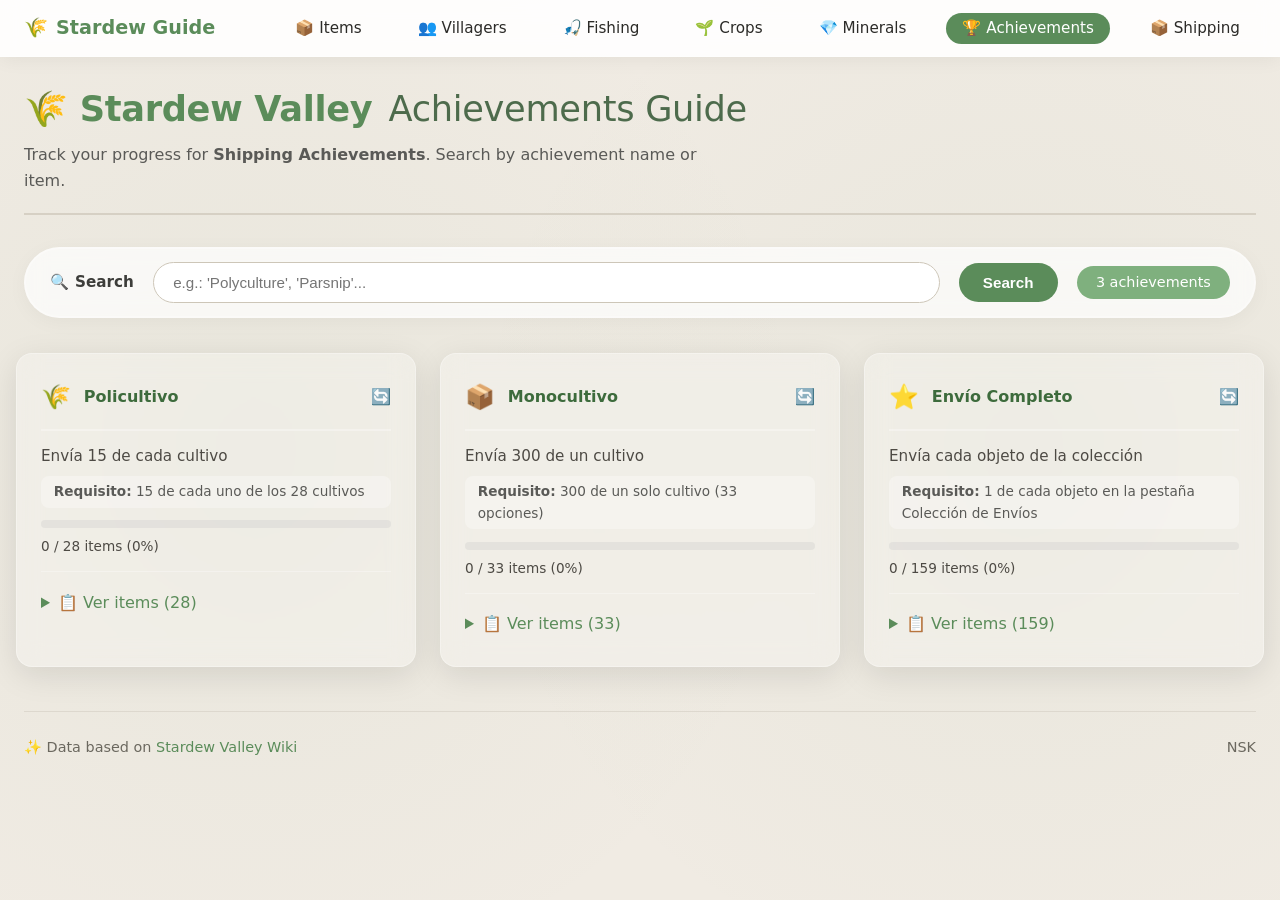
==== achievements.html @ fde12752 "nsk" ====
<!DOCTYPE html>
<html lang="en">
<head>
    <meta charset="UTF-8">
    <meta name="viewport" content="width=device-width, initial-scale=1.0, maximum-scale=1.5">
    <title>Stardew Valley - Achievements Guide</title>
    <link rel="stylesheet" href="css/styles.css">
</head>
<body>
    <!-- Navigation -->
    <nav class="main-nav">
        <div class="nav-container">
            <div class="nav-logo">
                <span>🌾</span> Stardew Guide
            </div>
            <ul class="nav-links">
                <li><a href="index.html">📦 Items</a></li>
                <li><a href="characters.html">👥 Villagers</a></li>
                <li><a href="fishing.html">🎣 Fishing</a></li>
                <li><a href="crops.html">🌱 Crops</a></li>
                <li><a href="minerals.html">💎 Minerals</a></li>
                <li><a href="achievements.html" class="active">🏆 Achievements</a></li>
                <li><a href="shipping.html">📦 Shipping</a></li>
            </ul>
        </div>
    </nav>

    <div class="container" role="main">
        <header>
            <h1>
                <span>🌾 Stardew Valley</span>
                <span style="font-weight:300; color:#4d6b4c;">Achievements Guide</span>
            </h1>
            <p class="subtitle">
                Track your progress for <strong>Shipping Achievements</strong>.
                Search by achievement name or item.
            </p>
        </header>

        <!-- Filtro -->
        <section class="search-section" role="search">
            <div class="search-wrapper">
                <label for="filter-input">
                    <span aria-hidden="true">🔍</span> Search
                </label>
                <input type="text" id="filter-input" 
                       placeholder="e.g.: 'Polyculture', 'Parsnip'..." 
                       aria-describedby="result-counter">
                <button class="search-button" type="button">Search</button>
                <span class="result-counter" id="result-counter">0 achievements</span>
            </div>
        </section>

        <!-- Cards grid -->
        <div id="achievements-cards" class="cards-grid">
            <!-- Inyectado por JavaScript -->
        </div>

        <div id="empty-message" class="no-results" style="display: none;">
            <span aria-hidden="true">🧺</span> No achievements match your search.
        </div>

        <footer>
            <span>✨ Data based on <a href="https://stardewvalleywiki.com/" target="_blank" rel="noopener noreferrer">Stardew Valley Wiki</a></span>
            <span>NSK</span>
        </footer>
    </div>

    <script src="js/data-shipping.js"></script>
    <script src="js/data-achievements.js"></script>
    <script src="js/app-achievements.js"></script>
</body>
</html>
---- css/styles.css ----
/* ============================================
   RESET & VARIABLES
   ============================================ */
* {
    margin: 0;
    padding: 0;
    box-sizing: border-box;
}

:root {
    --bg: #f0ebe3;
    --text: #2c2b28;
    --green-stardew: #5b8c5a;
    --green-light: #7fb07e;
    --green-dark: #3d6b3c;
    --border-color: #d6d0c4;
    --card-bg: rgba(255, 255, 255, 0.85);
    --shadow: 0 8px 32px rgba(0, 0, 0, 0.1);
    --radius: 16px;
    --font: 'Segoe UI', Roboto, system-ui, -apple-system, sans-serif;
    --glass-bg: rgba(255, 255, 255, 0.25);
    --glass-border: rgba(255, 255, 255, 0.3);
    --glass-shadow: 0 8px 32px rgba(0, 0, 0, 0.1);
    --love-color: #2d7d2d;
    --like-color: #4a8c4a;
    --neutral-color: #8a7a5a;
    --dislike-color: #b07a3a;
    --hate-color: #b33a3a;
}

body {
    background-color: var(--bg);
    color: var(--text);
    font-family: var(--font);
    line-height: 1.6;
    min-height: 100vh;
    display: flex;
    flex-direction: column;
    background-image: 
        radial-gradient(circle at 20% 50%, rgba(91, 140, 90, 0.05) 0%, transparent 50%),
        radial-gradient(circle at 80% 50%, rgba(91, 140, 90, 0.05) 0%, transparent 50%);
}

/* ============================================
   NAVIGATION
   ============================================ */
.main-nav {
    background: rgba(255, 255, 255, 0.9);
    backdrop-filter: blur(10px);
    -webkit-backdrop-filter: blur(10px);
    border-bottom: 1px solid rgba(255, 255, 255, 0.3);
    box-shadow: 0 2px 20px rgba(0, 0, 0, 0.06);
    position: sticky;
    top: 0;
    z-index: 100;
}

.nav-container {
    max-width: 1400px;
    margin: 0 auto;
    padding: 0.8rem 1.5rem;
    display: flex;
    justify-content: space-between;
    align-items: center;
}

.nav-logo {
    font-size: 1.2rem;
    font-weight: 600;
    color: var(--green-stardew);
    display: flex;
    align-items: center;
    gap: 0.5rem;
}

.nav-links {
    display: flex;
    list-style: none;
    gap: 1.5rem;
    align-items: center;
}

.nav-links a {
    text-decoration: none;
    color: var(--text);
    font-weight: 500;
    padding: 0.4rem 1rem;
    border-radius: 30px;
    transition: all 0.3s;
    font-size: 0.95rem;
}

.nav-links a:hover {
    background: rgba(91, 140, 90, 0.1);
    color: var(--green-stardew);
}

.nav-links a.active {
    background: var(--green-stardew);
    color: white;
}

.nav-links a.active:hover {
    background: var(--green-dark);
}

/* ============================================
   CONTAINER & HEADER
   ============================================ */
.container {
    max-width: 1400px;
    margin: 0 auto;
    width: 100%;
    padding: 1.5rem 1.5rem 2.5rem;
    flex: 1;
}

header {
    border-bottom: 2px solid var(--border-color);
    padding-bottom: 1.2rem;
    margin-bottom: 2rem;
}

h1 {
    font-size: 2.2rem;
    font-weight: 600;
    letter-spacing: -0.3px;
    color: var(--green-stardew);
    display: flex;
    align-items: center;
    flex-wrap: wrap;
    gap: 0.5rem 1rem;
}

.subtitle {
    font-size: 1rem;
    font-weight: 400;
    color: #5a5a57;
    margin-top: 0.3rem;
    max-width: 700px;
}

/* ============================================
   SEARCH
   ============================================ */
.search-section {
    margin-bottom: 2.2rem;
}

.search-wrapper {
    display: flex;
    flex-wrap: wrap;
    align-items: center;
    gap: 0.8rem 1.2rem;
    background: rgba(255, 255, 255, 0.7);
    backdrop-filter: blur(10px);
    -webkit-backdrop-filter: blur(10px);
    padding: 0.8rem 1.5rem;
    border-radius: 60px;
    border: 2px solid rgba(255, 255, 255, 0.3);
    transition: 0.3s;
    box-shadow: 0 4px 20px rgba(0, 0, 0, 0.04);
}

.search-wrapper:focus-within {
    border-color: var(--green-stardew);
    background: rgba(255, 255, 255, 0.9);
    box-shadow: 0 4px 30px rgba(91, 140, 90, 0.1);
}

.search-wrapper label {
    font-weight: 600;
    font-size: 0.95rem;
    color: #3d3d3a;
    display: flex;
    align-items: center;
    gap: 6px;
}

.search-wrapper input {
    flex: 1 1 200px;
    padding: 0.7rem 1.2rem;
    border: 1px solid #cdc6b8;
    border-radius: 40px;
    font-size: 0.95rem;
    background: white;
    transition: 0.2s;
    min-width: 160px;
}

.search-wrapper input:focus {
    outline: none;
    border-color: var(--green-stardew);
    box-shadow: 0 0 0 3px rgba(91, 140, 90, 0.15);
}

.search-button {
    padding: 0.7rem 1.5rem;
    background: var(--green-stardew);
    color: white;
    border: none;
    border-radius: 40px;
    font-weight: 600;
    font-size: 0.95rem;
    cursor: pointer;
    transition: all 0.3s;
    white-space: nowrap;
}

.search-button:hover {
    background: var(--green-dark);
    transform: translateY(-1px);
    box-shadow: 0 4px 15px rgba(91, 140, 90, 0.3);
}

.search-button:active {
    transform: translateY(0);
}

.result-counter {
    margin-left: auto;
    font-size: 0.9rem;
    background: var(--green-light);
    color: white;
    padding: 0.3rem 1.2rem;
    border-radius: 40px;
    font-weight: 500;
    white-space: nowrap;
}

/* Filtros avanzados */
.filter-select {
    padding: 0.6rem 1rem;
    border: 1px solid #cdc6b8;
    border-radius: 40px;
    font-size: 0.9rem;
    background: white;
    min-width: 130px;
    cursor: pointer;
    transition: 0.2s;
}

.filter-select:focus {
    outline: 2px solid var(--green-stardew);
    border-color: transparent;
}

/* ============================================
   TABLE (Items Page)
   ============================================ */
.table-wrapper {
    overflow-x: auto;
    -webkit-overflow-scrolling: touch;
    border-radius: 12px;
    border: 1px solid #e7e2d8;
    background: rgba(255, 255, 255, 0.8);
    backdrop-filter: blur(10px);
    -webkit-backdrop-filter: blur(10px);
}

table {
    width: 100%;
    border-collapse: collapse;
    font-size: 0.9rem;
    min-width: 460px;
}

thead {
    background: linear-gradient(180deg, #eef0ea, #e4e7de);
    border-bottom: 2px solid #cbc3b5;
}

th {
    text-align: left;
    padding: 1rem 0.8rem;
    font-weight: 600;
    color: #2e3d2e;
    letter-spacing: 0.3px;
    white-space: nowrap;
    position: sticky;
    top: 0;
    z-index: 10;
}

th:not(:last-child) {
    border-right: 1px solid #d3cdbf;
}

td {
    padding: 0.75rem 0.8rem;
    border-bottom: 1px solid #e1dad0;
    vertical-align: middle;
}

tbody tr:nth-child(even) {
    background-color: rgba(248, 246, 242, 0.5);
}

tbody tr:hover {
    background-color: rgba(237, 245, 235, 0.7);
    transition: 0.15s;
}

.item-name {
    font-weight: 500;
    color: #1f3b1f;
}

.item-id {
    font-family: 'Fira Code', 'Cascadia Code', monospace;
    background: #f0ede7;
    padding: 0.15rem 0.5rem;
    border-radius: 20px;
    font-size: 0.85rem;
    color: #3f4a3a;
    display: inline-block;
}

.item-value {
    font-weight: 500;
    color: #4a6b3c;
}

.item-value::after {
    content: 'g';
    font-size: 0.8rem;
    margin-left: 1px;
    color: #6f7a66;
}

/* ============================================
   CARDS GENÉRICAS (Glassmorphism)
   ============================================ */
.cards-grid {
    display: grid;
    grid-template-columns: repeat(auto-fill, minmax(350px, 1fr));
    gap: 1.5rem;
    margin: 0 -0.5rem;
}

/* Base para todas las cards */
.villager-card,
.fish-card,
.crop-card,
.mineral-card,
.achievement-card,
.shipping-card {
    background: var(--glass-bg);
    backdrop-filter: blur(12px);
    -webkit-backdrop-filter: blur(12px);
    border: 1px solid var(--glass-border);
    border-radius: var(--radius);
    padding: 1.5rem;
    box-shadow: var(--glass-shadow);
    transition: all 0.3s ease;
    animation: fadeIn 0.3s ease-out;
}

.villager-card:hover,
.fish-card:hover,
.crop-card:hover,
.mineral-card:hover,
.achievement-card:hover,
.shipping-card:hover {
    transform: translateY(-4px);
    background: rgba(255, 255, 255, 0.35);
    box-shadow: 0 12px 48px rgba(0, 0, 0, 0.12);
}

/* ============================================
   VILLAGER CARDS
   ============================================ */
.villager-card .card-header {
    display: flex;
    justify-content: space-between;
    align-items: center;
    margin-bottom: 0.8rem;
    padding-bottom: 0.8rem;
    border-bottom: 2px solid rgba(255, 255, 255, 0.3);
}

.villager-card .card-name {
    font-size: 1.3rem;
    font-weight: 600;
    color: var(--green-dark);
}

.villager-card .card-schedule {
    font-size: 0.85rem;
    color: #5a5a57;
    background: rgba(255, 255, 255, 0.4);
    padding: 0.3rem 0.8rem;
    border-radius: 20px;
    margin-bottom: 1rem;
}

.villager-card .gift-section {
    margin-top: 0.8rem;
}

.villager-card .gift-section-title {
    font-size: 0.8rem;
    font-weight: 600;
    text-transform: uppercase;
    letter-spacing: 0.5px;
    margin-bottom: 0.3rem;
}

.villager-card .gift-list {
    list-style: none;
    padding: 0;
    margin: 0;
    display: flex;
    flex-wrap: wrap;
    gap: 0.3rem;
}

.villager-card .gift-list li {
    font-size: 0.8rem;
    background: rgba(255, 255, 255, 0.4);
    padding: 0.15rem 0.6rem;
    border-radius: 12px;
    border: 1px solid rgba(255, 255, 255, 0.2);
}

.love { color: var(--love-color); }
.like { color: var(--like-color); }
.neutral { color: var(--neutral-color); }
.dislike { color: var(--dislike-color); }
.hate { color: var(--hate-color); }

/* ============================================
   SCHEDULE STYLES
   ============================================ */
.schedule-section {
    margin-top: 1rem;
    background: rgba(255, 255, 255, 0.3);
    border-radius: 12px;
    padding: 0.8rem;
}

.schedule-title {
    font-size: 0.9rem;
    font-weight: 600;
    color: var(--green-dark);
    margin-bottom: 0.5rem;
}

.schedule-details {
    font-size: 0.8rem;
}

.season-schedule {
    margin-bottom: 0.8rem;
    border-left: 2px solid rgba(91, 140, 90, 0.3);
    padding-left: 0.8rem;
}

.season-title {
    font-weight: 600;
    color: var(--green-stardew);
    margin-bottom: 0.3rem;
}

.schedule-condition {
    margin: 0.2rem 0;
    padding: 0.1rem 0;
}

.condition-label {
    font-weight: 500;
    color: #5a5a57;
    display: inline-block;
    min-width: 80px;
}

.schedule-text {
    color: #3d3a35;
    line-height: 1.6;
    display: inline;
}

.card-info {
    margin-bottom: 0.8rem;
    padding: 0.5rem;
    background: rgba(255, 255, 255, 0.2);
    border-radius: 8px;
}

.info-item {
    font-size: 0.85rem;
    color: #4d4a44;
    padding: 0.1rem 0;
}

/* ============================================
   FISH CARDS
   ============================================ */
.fish-card .fish-header {
    display: flex;
    justify-content: space-between;
    align-items: center;
    margin-bottom: 0.8rem;
    padding-bottom: 0.8rem;
    border-bottom: 2px solid rgba(255, 255, 255, 0.3);
}

.fish-card .fish-name {
    font-size: 1.2rem;
    font-weight: 600;
    color: var(--green-dark);
}

.fish-card .fish-value {
    font-size: 1.1rem;
    font-weight: 600;
    color: #4a6b3c;
    background: rgba(255, 255, 255, 0.3);
    padding: 0.2rem 0.8rem;
    border-radius: 20px;
}

.fish-card .fish-value::after {
    content: 'g';
    font-size: 0.8rem;
    margin-left: 1px;
    color: #6f7a66;
}

.fish-card .fish-info {
    display: grid;
    grid-template-columns: 1fr;
    gap: 0.3rem;
}

.fish-card .fish-detail {
    display: flex;
    font-size: 0.85rem;
    padding: 0.2rem 0;
    border-bottom: 1px dashed rgba(255, 255, 255, 0.2);
}

.fish-card .fish-detail:last-child {
    border-bottom: none;
}

.fish-card .detail-label {
    font-weight: 600;
    color: #4d4a44;
    min-width: 100px;
    flex-shrink: 0;
}

.fish-card .detail-value {
    color: #3d3a35;
}

.fish-card .fish-description {
    margin-top: 0.3rem;
    padding-top: 0.3rem;
    border-top: 1px solid rgba(255, 255, 255, 0.3);
}

.fish-card .fish-description .detail-value {
    font-style: italic;
    color: #5a5a57;
}

/* ============================================
   CROP CARDS
   ============================================ */
.crop-card .crop-header {
    display: flex;
    justify-content: space-between;
    align-items: center;
    margin-bottom: 0.8rem;
    padding-bottom: 0.8rem;
    border-bottom: 2px solid rgba(255, 255, 255, 0.3);
}

.crop-card .crop-name {
    font-size: 1.2rem;
    font-weight: 600;
    color: var(--green-dark);
}

.crop-card .crop-value {
    font-size: 1.1rem;
    font-weight: 600;
    color: #4a6b3c;
    background: rgba(255, 255, 255, 0.3);
    padding: 0.2rem 0.8rem;
    border-radius: 20px;
}

.crop-card .crop-value::after {
    content: 'g';
    font-size: 0.8rem;
    margin-left: 1px;
    color: #6f7a66;
}

.crop-card .crop-info {
    display: grid;
    grid-template-columns: 1fr;
    gap: 0.3rem;
}

.crop-card .crop-detail {
    display: flex;
    font-size: 0.85rem;
    padding: 0.2rem 0;
    border-bottom: 1px dashed rgba(255, 255, 255, 0.2);
}

.crop-card .crop-detail:last-child {
    border-bottom: none;
}

.crop-card .crop-description {
    margin-top: 0.3rem;
    padding-top: 0.3rem;
    border-top: 1px solid rgba(255, 255, 255, 0.3);
}

.crop-card .crop-description .detail-value {
    font-style: italic;
    color: #5a5a57;
}

/* ============================================
   MINERAL CARDS
   ============================================ */
.mineral-card .mineral-header {
    display: flex;
    justify-content: space-between;
    align-items: center;
    gap: 0.5rem;
    margin-bottom: 0.8rem;
    padding-bottom: 0.8rem;
    border-bottom: 2px solid rgba(255, 255, 255, 0.3);
    flex-wrap: wrap;
}

.mineral-card .mineral-name {
    font-size: 1.2rem;
    font-weight: 600;
    color: var(--green-dark);
}

.mineral-card .mineral-type {
    font-size: 0.85rem;
    font-weight: 500;
    color: #5a5a57;
    background: rgba(255, 255, 255, 0.4);
    padding: 0.2rem 0.8rem;
    border-radius: 20px;
}

.mineral-card .mineral-value {
    font-size: 1.1rem;
    font-weight: 600;
    color: #4a6b3c;
    background: rgba(255, 255, 255, 0.3);
    padding: 0.2rem 0.8rem;
    border-radius: 20px;
}

.mineral-card .mineral-value::after {
    content: 'g';
    font-size: 0.8rem;
    margin-left: 1px;
    color: #6f7a66;
}

.mineral-card .mineral-info {
    display: grid;
    grid-template-columns: 1fr;
    gap: 0.3rem;
}

.mineral-card .mineral-detail {
    display: flex;
    font-size: 0.85rem;
    padding: 0.2rem 0;
    border-bottom: 1px dashed rgba(255, 255, 255, 0.2);
}

.mineral-card .mineral-detail:last-child {
    border-bottom: none;
}

.mineral-card .mineral-description {
    margin-top: 0.3rem;
    padding-top: 0.3rem;
    border-top: 1px solid rgba(255, 255, 255, 0.3);
}

.mineral-card .mineral-description .detail-value {
    font-style: italic;
    color: #5a5a57;
}

/* ============================================
   ACHIEVEMENT CARDS
   ============================================ */
.achievement-card .achievement-header {
    display: flex;
    justify-content: space-between;
    align-items: center;
    margin-bottom: 0.8rem;
    padding-bottom: 0.8rem;
    border-bottom: 2px solid rgba(255, 255, 255, 0.3);
}

.achievement-card .achievement-title {
    display: flex;
    align-items: center;
    gap: 0.8rem;
}

.achievement-card .achievement-description {
    font-size: 0.95rem;
    color: #4d4a44;
    margin-bottom: 0.5rem;
}

.achievement-card .achievement-requirement {
    font-size: 0.85rem;
    color: #5a5a57;
    margin-bottom: 0.8rem;
    background: rgba(255, 255, 255, 0.3);
    padding: 0.3rem 0.8rem;
    border-radius: 8px;
}

.achievement-card .progress-bar {
    width: 100%;
    height: 8px;
    background: rgba(200, 200, 200, 0.3);
    border-radius: 10px;
    overflow: hidden;
    margin: 0.5rem 0;
}

.achievement-card .progress-fill {
    height: 100%;
    background: var(--green-stardew);
    transition: width 0.3s ease;
    border-radius: 10px;
}

.achievement-card .progress-text {
    font-size: 0.85rem;
    color: #4d4a44;
    margin-bottom: 0.8rem;
}

.achievement-card .achievement-items {
    margin-top: 0.8rem;
    padding-top: 0.8rem;
    border-top: 1px solid rgba(255, 255, 255, 0.3);
}

.achievement-card .achievement-items details {
    cursor: pointer;
}

.achievement-card .achievement-items summary {
    font-weight: 500;
    color: var(--green-stardew);
    padding: 0.3rem 0;
}

.achievement-card .items-grid {
    display: flex;
    flex-wrap: wrap;
    gap: 0.4rem;
    margin-top: 0.5rem;
}

.item-tag {
    font-size: 0.8rem;
    padding: 0.2rem 0.6rem;
    border-radius: 12px;
    background: rgba(255, 255, 255, 0.4);
    border: 1px solid rgba(255, 255, 255, 0.2);
}

.item-tag.completed {
    background: rgba(91, 140, 90, 0.15);
    border-color: var(--green-stardew);
}

.item-tag.pending {
    background: rgba(200, 200, 200, 0.15);
    border-color: #ccc;
}

/* ============================================
   SHIPPING CARDS
   ============================================ */
.shipping-card .shipping-header {
    display: flex;
    justify-content: space-between;
    align-items: center;
    margin-bottom: 0.6rem;
    padding-bottom: 0.6rem;
    border-bottom: 2px solid rgba(255, 255, 255, 0.3);
}

.shipping-card .shipping-name {
    display: flex;
    align-items: center;
    gap: 0.5rem;
    font-size: 1.1rem;
}

.shipping-card .shipping-status {
    font-size: 1.2rem;
}

.shipping-card .shipping-value {
    font-size: 1rem;
    font-weight: 600;
    color: #4a6b3c;
    background: rgba(255, 255, 255, 0.3);
    padding: 0.2rem 0.8rem;
    border-radius: 20px;
}

.shipping-card .shipping-value::after {
    content: 'g';
    font-size: 0.8rem;
    margin-left: 1px;
    color: #6f7a66;
}

.shipping-card .shipping-info {
    display: grid;
    grid-template-columns: 1fr 1fr;
    gap: 0.3rem;
    margin: 0.5rem 0;
}

.shipping-card .shipping-detail {
    display: flex;
    font-size: 0.85rem;
    padding: 0.2rem 0;
}

.shipping-card .shipping-detail .detail-label {
    font-weight: 600;
    color: #4d4a44;
    min-width: 80px;
}

.shipping-card .shipping-detail .detail-value {
    color: #3d3a35;
}

.toggle-shipped-btn {
    width: 100%;
    padding: 0.5rem;
    border: none;
    border-radius: 30px;
    font-weight: 600;
    cursor: pointer;
    transition: all 0.3s;
    margin-top: 0.5rem;
}

.toggle-shipped-btn.shipped {
    background: var(--green-stardew);
    color: white;
}

.toggle-shipped-btn.shipped:hover {
    background: var(--green-dark);
}

.toggle-shipped-btn.pending {
    background: #e0ddd5;
    color: #4d4a44;
}

.toggle-shipped-btn.pending:hover {
    background: #cdc6b8;
}

/* ============================================
   EMPTY STATE
   ============================================ */
.no-results {
    padding: 3rem 1rem;
    text-align: center;
    color: #6f6a60;
    font-size: 1.1rem;
    background: rgba(255, 255, 255, 0.5);
    backdrop-filter: blur(10px);
    -webkit-backdrop-filter: blur(10px);
    border-radius: 12px;
    border: 1px solid rgba(255, 255, 255, 0.3);
    margin: 0.5rem 0;
}

/* ============================================
   FOOTER
   ============================================ */
footer {
    margin-top: 2.8rem;
    padding-top: 1.5rem;
    border-top: 1px solid #ddd8ce;
    font-size: 0.9rem;
    color: #6b685f;
    display: flex;
    flex-wrap: wrap;
    justify-content: space-between;
    align-items: center;
    gap: 0.8rem;
}

footer a {
    color: var(--green-stardew);
    text-decoration: none;
    font-weight: 500;
}

footer a:hover {
    text-decoration: underline;
}

/* ============================================
   ANIMATIONS
   ============================================ */
@keyframes fadeIn {
    from {
        opacity: 0;
        transform: translateY(10px);
    }
    to {
        opacity: 1;
        transform: translateY(0);
    }
}

/* ============================================
   SCROLLBAR
   ============================================ */
::-webkit-scrollbar {
    height: 6px;
    width: 6px;
}

::-webkit-scrollbar-track {
    background: #e5dfd5;
    border-radius: 10px;
}

::-webkit-scrollbar-thumb {
    background: var(--green-light);
    border-radius: 10px;
}

::-webkit-scrollbar-thumb:hover {
    background: var(--green-stardew);
}

/* ============================================
   RESPONSIVE
   ============================================ */
@media (max-width: 768px) {
    .container {
        padding: 1rem 0.6rem 1.5rem;
    }

    h1 {
        font-size: 1.7rem;
    }

    .nav-container {
        flex-direction: column;
        gap: 0.5rem;
        padding: 0.6rem 1rem;
    }

    .nav-links {
        gap: 1rem;
        flex-wrap: wrap;
        justify-content: center;
    }

    .nav-links a {
        font-size: 0.85rem;
        padding: 0.3rem 0.8rem;
    }

    .search-wrapper {
        border-radius: 30px;
        padding: 0.6rem 1rem;
        flex-wrap: wrap;
    }

    .search-wrapper input {
        flex: 1 1 140px;
        min-width: 120px;
        padding: 0.5rem 1rem;
    }

    .search-button {
        padding: 0.5rem 1rem;
        font-size: 0.85rem;
        width: 100%;
    }

    .result-counter {
        margin-left: 0;
        width: auto;
    }

    .cards-grid {
        grid-template-columns: 1fr;
    }

    th,
    td {
        padding: 0.6rem 0.4rem;
        font-size: 0.85rem;
    }

    .item-id {
        font-size: 0.75rem;
        padding: 0.1rem 0.4rem;
    }

    footer {
        flex-direction: column;
        align-items: flex-start;
    }

    /* Responsive para cards específicas */
    .fish-card .fish-detail,
    .crop-card .crop-detail,
    .mineral-card .mineral-detail,
    .shipping-card .shipping-detail {
        flex-direction: column;
        padding: 0.3rem 0;
    }

    .fish-card .detail-label,
    .crop-card .detail-label,
    .mineral-card .detail-label,
    .shipping-card .shipping-detail .detail-label {
        min-width: auto;
        font-size: 0.8rem;
    }

    .fish-card .detail-value,
    .crop-card .detail-value,
    .mineral-card .detail-value,
    .shipping-card .shipping-detail .detail-value {
        font-size: 0.85rem;
    }

    .mineral-card .mineral-header {
        flex-direction: column;
        align-items: flex-start;
    }

    .shipping-card .shipping-info {
        grid-template-columns: 1fr;
    }

    .schedule-text {
        font-size: 0.75rem;
    }

    .condition-label {
        min-width: 60px;
        font-size: 0.75rem;
    }

    .season-schedule {
        padding-left: 0.5rem;
    }

    .filter-select {
        min-width: 100px;
        font-size: 0.8rem;
        padding: 0.4rem 0.8rem;
    }

    .items-grid {
        gap: 0.3rem;
    }

    .item-tag {
        font-size: 0.7rem;
        padding: 0.15rem 0.5rem;
    }

    .achievement-card {
        padding: 1rem;
    }
}

@media (max-width: 480px) {
    table {
        font-size: 0.8rem;
        min-width: 300px;
    }

    th,
    td {
        padding: 0.4rem 0.3rem;
    }

    .villager-card {
        padding: 1rem;
    }

    .villager-card .card-name {
        font-size: 1.1rem;
    }

    .shipping-card {
        padding: 0.8rem;
    }

    .shipping-card .shipping-name {
        font-size: 0.95rem;
    }

    .shipping-card .shipping-value {
        font-size: 0.85rem;
        padding: 0.1rem 0.6rem;
    }

    .toggle-shipped-btn {
        font-size: 0.85rem;
        padding: 0.4rem;
    }
}
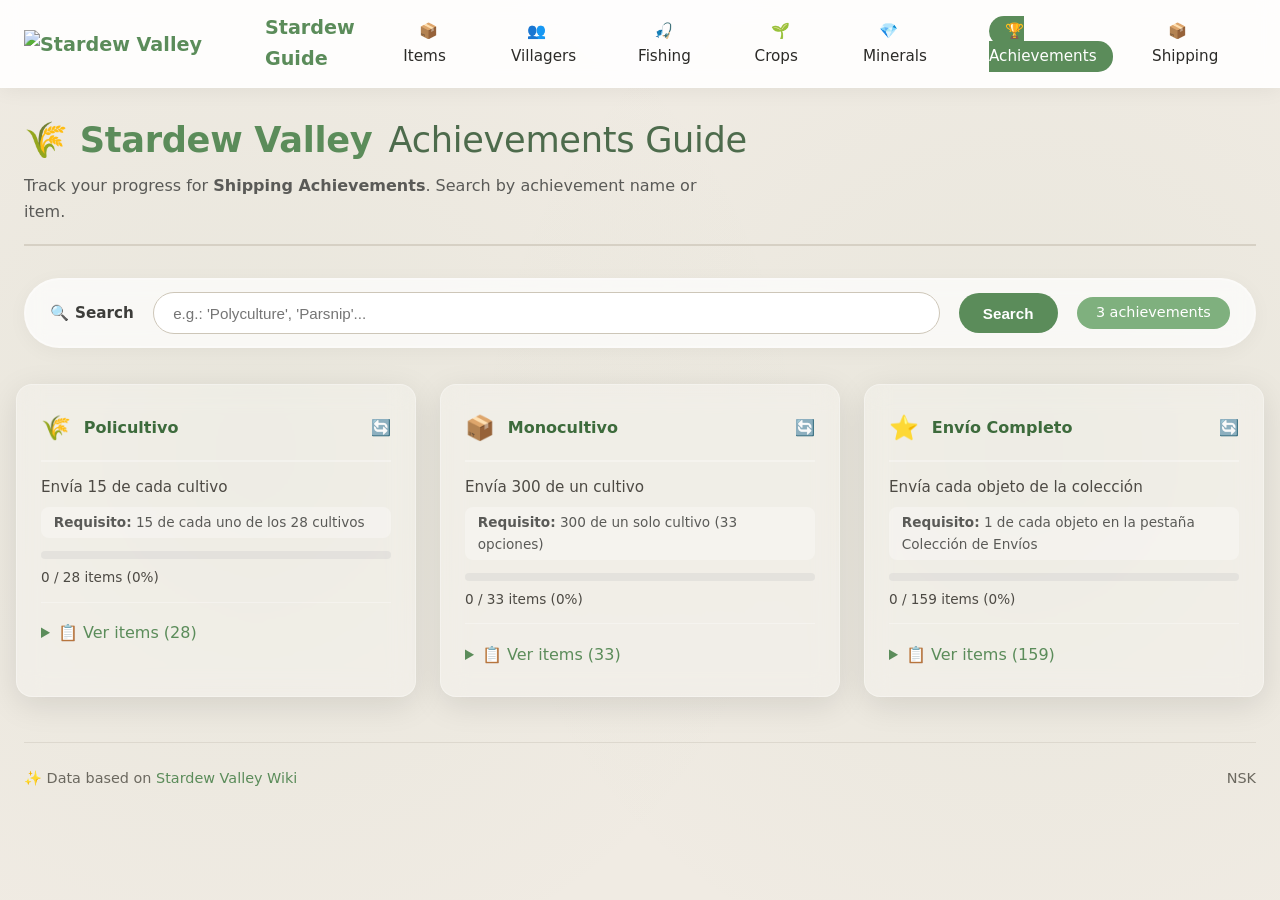
==== commit 180741f4: "nsk" ====
--- a/achievements.html
+++ b/achievements.html
@@ -4,6 +4,12 @@
     <meta charset="UTF-8">
     <meta name="viewport" content="width=device-width, initial-scale=1.0, maximum-scale=1.5">
     <title>Stardew Valley - Achievements Guide</title>
+
+    <!-- Favicon para navegadores modernos -->
+<link rel="icon" type="image/png" sizes="16x16" href="https://stardewvalleywiki.com/mediawiki/images/thumb/b/bc/Iridium_Quality.png/16px-Iridium_Quality.png">
+<!-- Para dispositivos Apple -->
+<link rel="apple-touch-icon" href="https://stardewvalleywiki.com/mediawiki/images/thumb/b/bc/Iridium_Quality.png/16px-Iridium_Quality.png">
+
     <link rel="stylesheet" href="css/styles.css">
 </head>
 <body>
@@ -11,8 +17,10 @@
     <nav class="main-nav">
         <div class="nav-container">
             <div class="nav-logo">
-                <span>🌾</span> Stardew Guide
-            </div>
+    <img src="https://stardewvalleywiki.com/mediawiki/images/1/18/Banner_Left.png" 
+         alt="Stardew Valley banner">
+    Stardew Guide
+</div>
             <ul class="nav-links">
                 <li><a href="index.html">📦 Items</a></li>
                 <li><a href="characters.html">👥 Villagers</a></li>
--- a/css/styles.css
+++ b/css/styles.css
@@ -27,7 +27,12 @@
     --dislike-color: #b07a3a;
     --hate-color: #b33a3a;
 }
-
+.nav-logo img {
+    height: 28px;
+    width: auto;
+    vertical-align: middle;
+    margin-right: 6px;
+}
 body {
     background-color: var(--bg);
     color: var(--text);
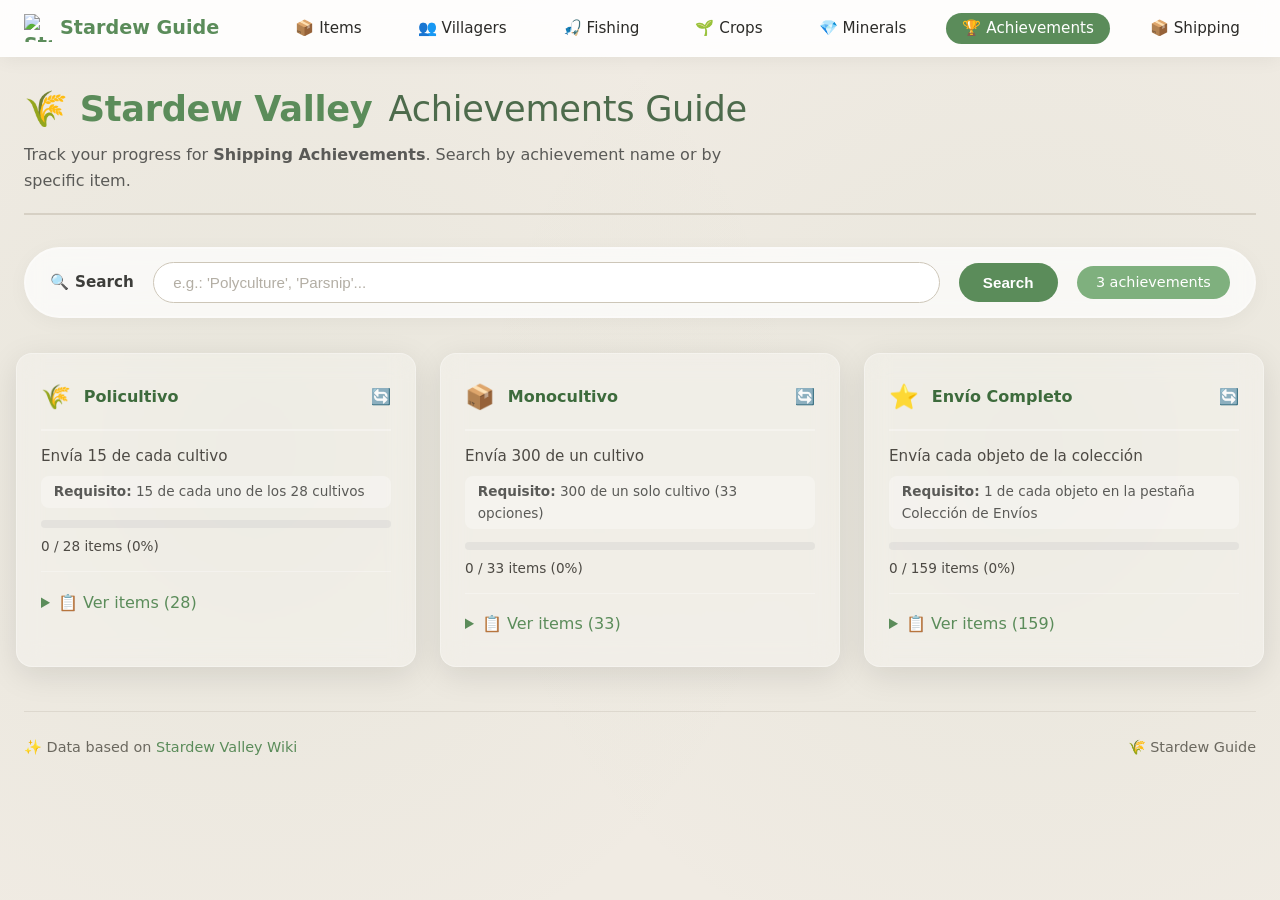
==== commit e5485eac: "nsk" ====
--- a/achievements.html
+++ b/achievements.html
@@ -4,49 +4,48 @@
     <meta charset="UTF-8">
     <meta name="viewport" content="width=device-width, initial-scale=1.0, maximum-scale=1.5">
     <title>Stardew Valley - Achievements Guide</title>
+    <meta name="description" content="Track your Stardew Valley shipping achievements: Polyculture, Monoculture, and Full Shipment.">
 
-    <!-- Favicon para navegadores modernos -->
-<link rel="icon" type="image/png" sizes="16x16" href="https://stardewvalleywiki.com/mediawiki/images/thumb/b/bc/Iridium_Quality.png/16px-Iridium_Quality.png">
-<!-- Para dispositivos Apple -->
-<link rel="apple-touch-icon" href="https://stardewvalleywiki.com/mediawiki/images/thumb/b/bc/Iridium_Quality.png/16px-Iridium_Quality.png">
+    <!-- Favicon -->
+    <link rel="icon" type="image/png" sizes="16x16" href="https://stardewvalleywiki.com/mediawiki/images/thumb/b/bc/Iridium_Quality.png/16px-Iridium_Quality.png">
+    <link rel="apple-touch-icon" href="https://stardewvalleywiki.com/mediawiki/images/thumb/b/bc/Iridium_Quality.png/16px-Iridium_Quality.png">
 
     <link rel="stylesheet" href="css/styles.css">
 </head>
 <body>
     <!-- Navigation -->
-    <nav class="main-nav">
+    <nav class="main-nav" aria-label="Main navigation">
         <div class="nav-container">
             <div class="nav-logo">
-    <img src="https://stardewvalleywiki.com/mediawiki/images/1/18/Banner_Left.png" 
-         alt="Stardew Valley banner">
-    Stardew Guide
-</div>
+                <img src="https://stardewvalleywiki.com/mediawiki/images/1/18/Banner_Left.png" 
+                     alt="Stardew Valley banner" width="28" height="28">
+                <span>Stardew Guide</span>
+            </div>
             <ul class="nav-links">
                 <li><a href="index.html">📦 Items</a></li>
                 <li><a href="characters.html">👥 Villagers</a></li>
                 <li><a href="fishing.html">🎣 Fishing</a></li>
                 <li><a href="crops.html">🌱 Crops</a></li>
                 <li><a href="minerals.html">💎 Minerals</a></li>
-                <li><a href="achievements.html" class="active">🏆 Achievements</a></li>
+                <li><a href="achievements.html" class="active" aria-current="page">🏆 Achievements</a></li>
                 <li><a href="shipping.html">📦 Shipping</a></li>
             </ul>
         </div>
     </nav>
 
-    <div class="container" role="main">
+    <main class="container" role="main">
         <header>
             <h1>
                 <span>🌾 Stardew Valley</span>
-                <span style="font-weight:300; color:#4d6b4c;">Achievements Guide</span>
+                <span class="h1-light">Achievements Guide</span>
             </h1>
             <p class="subtitle">
                 Track your progress for <strong>Shipping Achievements</strong>.
-                Search by achievement name or item.
+                Search by achievement name or by specific item.
             </p>
         </header>
 
-        <!-- Filtro -->
-        <section class="search-section" role="search">
+        <section class="search-section" role="search" aria-label="Filter achievements">
             <div class="search-wrapper">
                 <label for="filter-input">
                     <span aria-hidden="true">🔍</span> Search
@@ -55,24 +54,23 @@
                        placeholder="e.g.: 'Polyculture', 'Parsnip'..." 
                        aria-describedby="result-counter">
                 <button class="search-button" type="button">Search</button>
-                <span class="result-counter" id="result-counter">0 achievements</span>
+                <span class="result-counter" id="result-counter" aria-live="polite">0 achievements</span>
             </div>
         </section>
 
-        <!-- Cards grid -->
         <div id="achievements-cards" class="cards-grid">
-            <!-- Inyectado por JavaScript -->
+            <!-- Injected by JavaScript -->
         </div>
 
-        <div id="empty-message" class="no-results" style="display: none;">
-            <span aria-hidden="true">🧺</span> No achievements match your search.
+        <div id="empty-message" class="no-results" style="display: none;" role="status">
+            <span aria-hidden="true">🔍</span> No achievements match your search. Try a different keyword.
         </div>
 
         <footer>
             <span>✨ Data based on <a href="https://stardewvalleywiki.com/" target="_blank" rel="noopener noreferrer">Stardew Valley Wiki</a></span>
-            <span>NSK</span>
+            <span>🌾 Stardew Guide</span>
         </footer>
-    </div>
+    </main>
 
     <script src="js/data-shipping.js"></script>
     <script src="js/data-achievements.js"></script>
--- a/css/styles.css
+++ b/css/styles.css
@@ -26,13 +26,9 @@
     --neutral-color: #8a7a5a;
     --dislike-color: #b07a3a;
     --hate-color: #b33a3a;
-}
-.nav-logo img {
-    height: 28px;
-    width: auto;
-    vertical-align: middle;
-    margin-right: 6px;
-}
+    --focus-ring: 0 0 0 3px rgba(91, 140, 90, 0.35);
+}
+
 body {
     background-color: var(--bg);
     color: var(--text);
@@ -78,11 +74,20 @@
     gap: 0.5rem;
 }
 
+.nav-logo img {
+    height: 28px;
+    width: auto;
+    vertical-align: middle;
+    display: inline-block;
+    object-fit: contain;
+}
+
 .nav-links {
     display: flex;
     list-style: none;
     gap: 1.5rem;
     align-items: center;
+    flex-wrap: wrap;
 }
 
 .nav-links a {
@@ -91,13 +96,19 @@
     font-weight: 500;
     padding: 0.4rem 1rem;
     border-radius: 30px;
-    transition: all 0.3s;
+    transition: all 0.3s ease;
     font-size: 0.95rem;
 }
 
-.nav-links a:hover {
+.nav-links a:hover,
+.nav-links a:focus-visible {
     background: rgba(91, 140, 90, 0.1);
     color: var(--green-stardew);
+    outline: none;
+}
+
+.nav-links a:focus-visible {
+    box-shadow: var(--focus-ring);
 }
 
 .nav-links a.active {
@@ -137,12 +148,24 @@
     gap: 0.5rem 1rem;
 }
 
+.h1-light {
+    font-weight: 300;
+    color: #4d6b4c;
+}
+
 .subtitle {
     font-size: 1rem;
     font-weight: 400;
     color: #5a5a57;
     margin-top: 0.3rem;
     max-width: 700px;
+}
+
+.subtitle .highlight {
+    background: rgba(91, 140, 90, 0.12);
+    padding: 0.1rem 0.4rem;
+    border-radius: 4px;
+    font-weight: 500;
 }
 
 /* ============================================
@@ -196,7 +219,12 @@
 .search-wrapper input:focus {
     outline: none;
     border-color: var(--green-stardew);
-    box-shadow: 0 0 0 3px rgba(91, 140, 90, 0.15);
+    box-shadow: var(--focus-ring);
+}
+
+.search-wrapper input::placeholder {
+    color: #a09a8e;
+    opacity: 0.8;
 }
 
 .search-button {
@@ -208,14 +236,20 @@
     font-weight: 600;
     font-size: 0.95rem;
     cursor: pointer;
-    transition: all 0.3s;
+    transition: all 0.3s ease;
     white-space: nowrap;
 }
 
-.search-button:hover {
+.search-button:hover,
+.search-button:focus-visible {
     background: var(--green-dark);
     transform: translateY(-1px);
     box-shadow: 0 4px 15px rgba(91, 140, 90, 0.3);
+}
+
+.search-button:focus-visible {
+    outline: none;
+    box-shadow: var(--focus-ring);
 }
 
 .search-button:active {
@@ -233,7 +267,9 @@
     white-space: nowrap;
 }
 
-/* Filtros avanzados */
+/* ============================================
+   FILTERS
+   ============================================ */
 .filter-select {
     padding: 0.6rem 1rem;
     border: 1px solid #cdc6b8;
@@ -243,11 +279,13 @@
     min-width: 130px;
     cursor: pointer;
     transition: 0.2s;
+    appearance: auto;
 }
 
 .filter-select:focus {
-    outline: 2px solid var(--green-stardew);
-    border-color: transparent;
+    outline: none;
+    border-color: var(--green-stardew);
+    box-shadow: var(--focus-ring);
 }
 
 /* ============================================
@@ -334,7 +372,7 @@
 }
 
 /* ============================================
-   CARDS GENÉRICAS (Glassmorphism)
+   CARDS GRID (Glassmorphism)
    ============================================ */
 .cards-grid {
     display: grid;
@@ -343,7 +381,9 @@
     margin: 0 -0.5rem;
 }
 
-/* Base para todas las cards */
+/* ============================================
+   BASE CARD STYLES
+   ============================================ */
 .villager-card,
 .fish-card,
 .crop-card,
@@ -777,6 +817,10 @@
     padding: 0.3rem 0;
 }
 
+.achievement-card .achievement-items summary:hover {
+    color: var(--green-dark);
+}
+
 .achievement-card .items-grid {
     display: flex;
     flex-wrap: wrap;
@@ -871,7 +915,7 @@
     border-radius: 30px;
     font-weight: 600;
     cursor: pointer;
-    transition: all 0.3s;
+    transition: all 0.3s ease;
     margin-top: 0.5rem;
 }
 
@@ -880,7 +924,8 @@
     color: white;
 }
 
-.toggle-shipped-btn.shipped:hover {
+.toggle-shipped-btn.shipped:hover,
+.toggle-shipped-btn.shipped:focus-visible {
     background: var(--green-dark);
 }
 
@@ -889,8 +934,14 @@
     color: #4d4a44;
 }
 
-.toggle-shipped-btn.pending:hover {
+.toggle-shipped-btn.pending:hover,
+.toggle-shipped-btn.pending:focus-visible {
     background: #cdc6b8;
+}
+
+.toggle-shipped-btn:focus-visible {
+    outline: none;
+    box-shadow: var(--focus-ring);
 }
 
 /* ============================================
@@ -931,7 +982,8 @@
     font-weight: 500;
 }
 
-footer a:hover {
+footer a:hover,
+footer a:focus-visible {
     text-decoration: underline;
 }
 
@@ -989,9 +1041,12 @@
         padding: 0.6rem 1rem;
     }
 
+    .nav-logo img {
+        height: 22px;
+    }
+
     .nav-links {
-        gap: 1rem;
-        flex-wrap: wrap;
+        gap: 0.6rem;
         justify-content: center;
     }
 
@@ -1025,6 +1080,7 @@
 
     .cards-grid {
         grid-template-columns: 1fr;
+        margin: 0;
     }
 
     th,
@@ -1043,7 +1099,7 @@
         align-items: flex-start;
     }
 
-    /* Responsive para cards específicas */
+    /* Responsive for specific card types */
     .fish-card .fish-detail,
     .crop-card .crop-detail,
     .mineral-card .mineral-detail,
@@ -1145,4 +1201,37 @@
         font-size: 0.85rem;
         padding: 0.4rem;
     }
+}
+
+/* ============================================
+   PRINT STYLES
+   ============================================ */
+@media print {
+    .main-nav {
+        position: static;
+        box-shadow: none;
+        border-bottom: 2px solid #ccc;
+    }
+
+    .search-section,
+    .search-button,
+    .toggle-shipped-btn {
+        display: none !important;
+    }
+
+    .villager-card,
+    .fish-card,
+    .crop-card,
+    .mineral-card,
+    .achievement-card,
+    .shipping-card {
+        break-inside: avoid;
+        box-shadow: none;
+        border: 1px solid #ccc;
+        background: white;
+    }
+
+    .cards-grid {
+        grid-template-columns: repeat(2, 1fr);
+    }
 }
